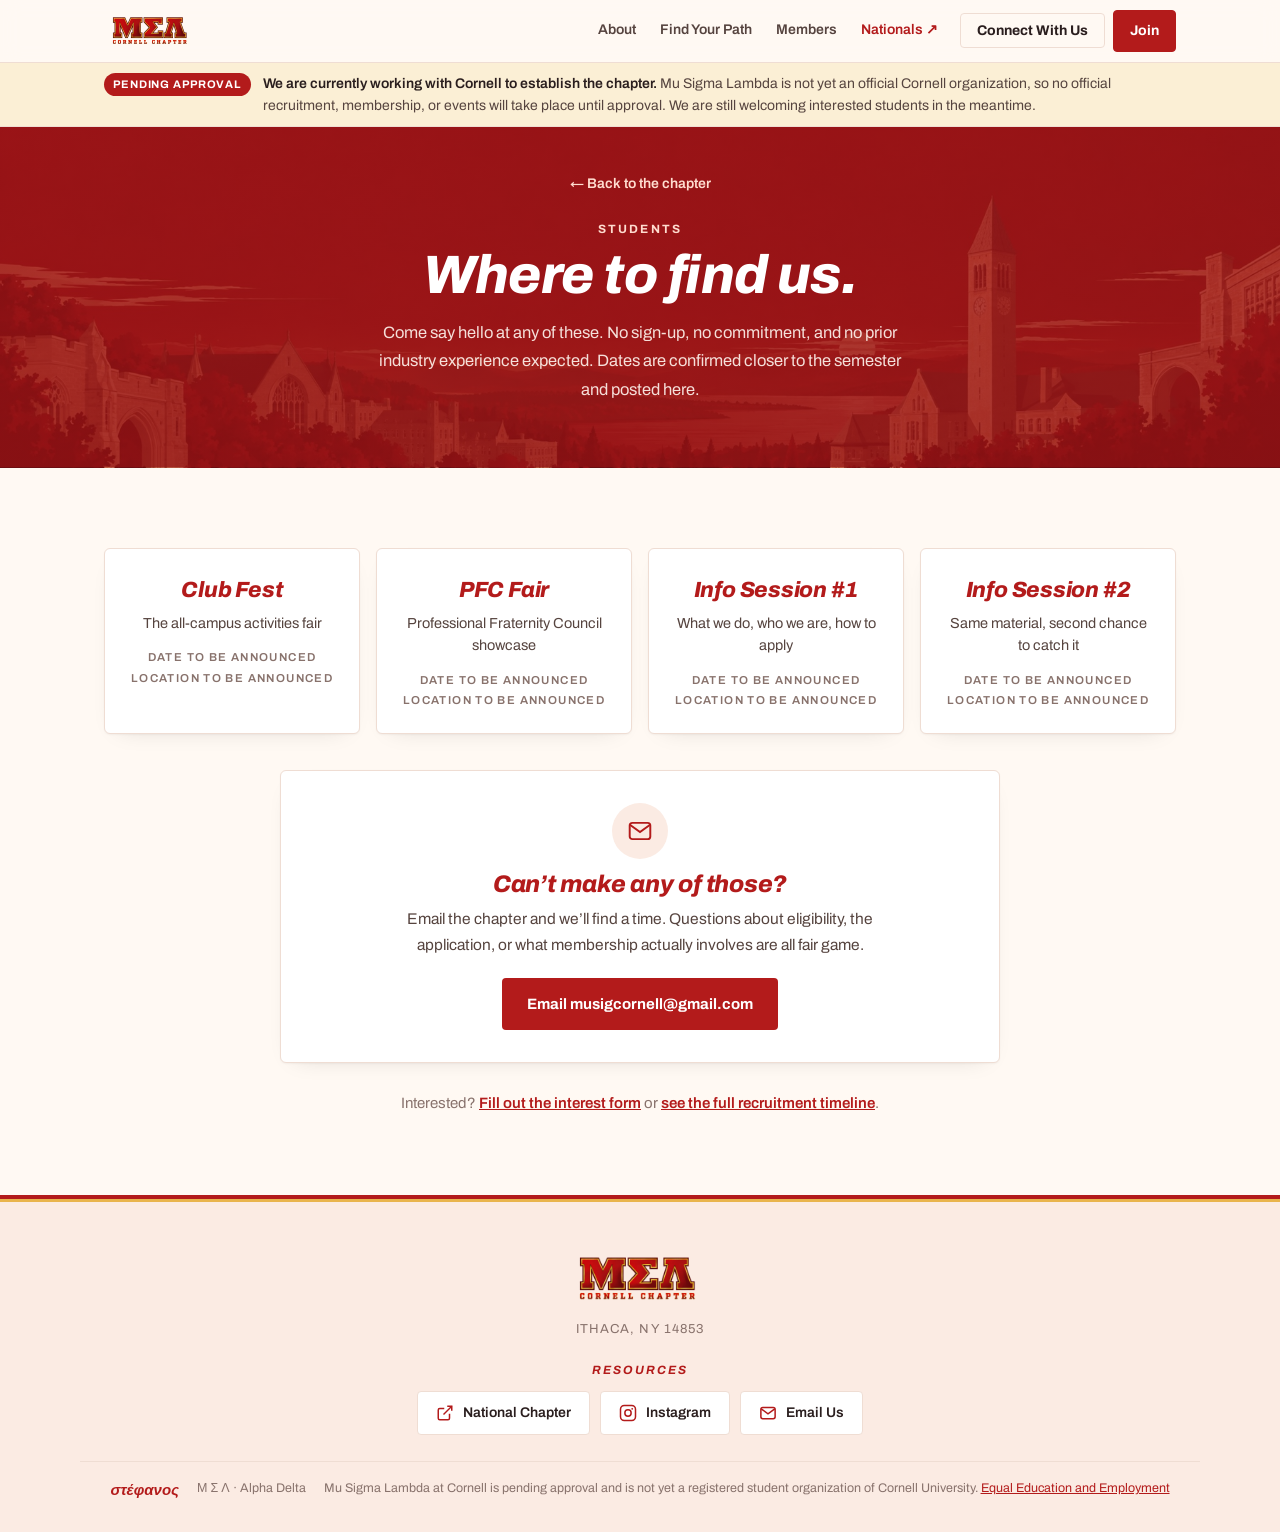
==== find-us/index.html @ 8ebc73a1 "Add files via upload" ====
<!doctype html>
<html lang="en" data-root="../">
<head>
<meta charset="utf-8">
<meta name="viewport" content="width=device-width,initial-scale=1">
<title>Where to Find Us · Mu Sigma Lambda · Cornell Chapter</title>
<meta name="description" content="Info sessions and events for students interested in Mu Sigma Lambda at Cornell.">
<link rel="icon" href="../assets/crest-sm.png">
<link rel="preconnect" href="https://fonts.googleapis.com">
<link rel="preconnect" href="https://fonts.gstatic.com" crossorigin>
<link rel="stylesheet" href="https://fonts.googleapis.com/css2?family=Archivo:ital,wght@0,400..800;1,600..900&display=swap">
<link rel="stylesheet" href="../assets/site.css">
</head>
<body>
<!-- ===================== NAV ===================== -->
<nav class="nav">
  <div class="nav-in">
    <a class="nav-brand" href="../" aria-label="Mu Sigma Lambda, Cornell Chapter">
      <img class="nav-wordmark" src="../assets/wordmark.png"
           alt="Mu Sigma Lambda — Cornell Chapter" width="760" height="368">
    </a>
    <div class="nav-links">
      <a href="../#about">About</a>
      <a href="../#pathfinder">Find Your Path</a>
      <a href="../team/">Members</a>
      <a class="nav-natl" href="https://www.musigmalambda.org/" target="_blank" rel="noopener noreferrer">Nationals &nearr;</a>
    </div>
    <div class="nav-actions">
      <button class="nav-alt" type="button" data-join-open="connect" aria-haspopup="dialog">Connect With Us</button>
      <a class="nav-cta" href="../#join">Join</a>
    </div>
  </div>
</nav>

<div class="status-bar" role="note">
  <div class="status-in">
    <span class="status-tag">Pending approval</span>
    <p><b>We are currently working with Cornell to establish the chapter.</b> Mu Sigma Lambda is not yet an official Cornell organization, so no official recruitment, membership, or events will take place until approval. We are still welcoming interested students in the meantime.</p>
  </div>
</div>


<main id="view-students">
  <header class="bro-hero">
    <div class="wrap">
      <a class="bro-back" href="../">&larr; Back to the chapter</a>
      <p class="eyebrow">Students</p>
      <h1 class="bro-title">Where to find us.</h1>
      <p class="bro-intro">
        Come say hello at any of these. No sign-up, no commitment, and no prior industry
        experience expected. Dates are confirmed closer to the semester and posted here.
      </p>
    </div>
  </header>

  <section class="sec wrap">
    <div class="find-list">
        <div class="find-item">
          <div class="find-name">Club Fest</div>
          <p class="find-desc">The all-campus activities fair</p>
          <div class="find-meta">
            <span>Date to be announced</span>
            <span>Location to be announced</span>
          </div>
        </div>
        <div class="find-item">
          <div class="find-name">PFC Fair</div>
          <p class="find-desc">Professional Fraternity Council showcase</p>
          <div class="find-meta">
            <span>Date to be announced</span>
            <span>Location to be announced</span>
          </div>
        </div>
        <div class="find-item">
          <div class="find-name">Info Session #1</div>
          <p class="find-desc">What we do, who we are, how to apply</p>
          <div class="find-meta">
            <span>Date to be announced</span>
            <span>Location to be announced</span>
          </div>
        </div>
        <div class="find-item">
          <div class="find-name">Info Session #2</div>
          <p class="find-desc">Same material, second chance to catch it</p>
          <div class="find-meta">
            <span>Date to be announced</span>
            <span>Location to be announced</span>
          </div>
        </div>
    </div>

    <div class="contact-card">
      <span class="contact-icon"><svg viewBox="0 0 24 24" fill="none" stroke="currentColor" stroke-width="1.8" aria-hidden="true"><rect x="2.5" y="4.5" width="19" height="15" rx="2.5"/><path d="m3 6.5 9 6.5 9-6.5"/></svg></span>
      <div class="contact-body">
        <h3>Can&rsquo;t make any of those?</h3>
        <p>Email the chapter and we&rsquo;ll find a time. Questions about eligibility, the
           application, or what membership actually involves are all fair game.</p>
        <a class="btn btn-solid" href="mailto:musigcornell@gmail.com">Email musigcornell@gmail.com</a>
      </div>
    </div>

    <p class="find-note">
      Interested? <a href="https://docs.google.com/forms/d/e/1FAIpQLScLScOoPjlC7BzJj9E90lC6qq1nAV_3OBc7R5Kps9sSRBP3YA/viewform?usp=dialog" target="_blank" rel="noopener noreferrer">Fill out the interest form</a> or <a href="../#join">see the full recruitment timeline</a>.
    </p>
  </section>
</main>

<!-- ===================== FOOTER ===================== -->
<footer>
  <div class="foot-in">
    <div class="foot-brand">
      <img class="foot-wordmark" src="../assets/wordmark.png"
           alt="Mu Sigma Lambda — Cornell Chapter" width="760" height="368">
      <p class="foot-addr">Ithaca, NY 14853</p>
    </div>
    <div class="foot-col">
      <h4>Resources</h4>
      <div class="foot-links">
        <a class="foot-btn" href="https://www.musigmalambda.org/" target="_blank" rel="noopener noreferrer"><svg viewBox="0 0 24 24" fill="none" stroke="currentColor" stroke-width="2" aria-hidden="true"><path d="M18 13v6a2 2 0 0 1-2 2H5a2 2 0 0 1-2-2V8a2 2 0 0 1 2-2h6"/><path d="M15 3h6v6"/><path d="M10 14 21 3"/></svg>National Chapter</a>
        <a class="foot-btn" href="https://www.instagram.com/musigcornell/" target="_blank" rel="noopener noreferrer"><svg viewBox="0 0 24 24" fill="none" stroke="currentColor" stroke-width="2" aria-hidden="true"><rect x="2" y="2" width="20" height="20" rx="5"/><circle cx="12" cy="12" r="4.2"/><circle cx="17.6" cy="6.4" r="1.2" fill="currentColor" stroke="none"/></svg>Instagram</a>
        <a class="foot-btn" href="mailto:musigcornell@gmail.com"><svg viewBox="0 0 24 24" fill="none" stroke="currentColor" stroke-width="2" aria-hidden="true"><rect x="2.5" y="4.5" width="19" height="15" rx="2.5"/><path d="m3 6.5 9 6.5 9-6.5"/></svg>Email Us</a>
      </div>
    </div>
  </div>
  <div class="foot-bot">
    <span class="gk">στέφανος</span>
    <span>Μ Σ Λ · Alpha Delta</span>
    <span>Mu Sigma Lambda at Cornell is pending approval and is not yet a registered student organization of Cornell University.
      <a href="https://hr.cornell.edu/about/workplace-rights/equal-education-and-employment" title="EEAE">Equal Education and Employment</a></span>
  </div>
</footer>


<!-- ===================== JOIN MODAL ===================== -->
<div class="modal" id="joinModal" hidden>
  <div class="modal-back" data-close></div>
  <div class="modal-card" role="dialog" aria-modal="true" aria-labelledby="joinModalTitle">
    <button class="modal-x" type="button" data-close aria-label="Close">&times;</button>
    <p class="eyebrow">Get involved</p>
    <h2 id="joinModalTitle">I am a&hellip;</h2>
    <p class="sub">The chapter is pending Cornell approval. Nothing is official yet, but we are glad to hear from you.</p>
    <div class="modal-opts">
      <button class="modal-opt" type="button" id="optStudent" data-close>
        <b>Student</b>
        <span>Cornell undergraduate</span>
      </button>
      <a class="modal-opt" href="../industry/">
        <b>Faculty, Industry or Alumni</b>
        <span>Connect with us</span>
      </a>
    </div>
  </div>
</div>


<script src="../assets/site.js"></script>
</body>
</html>
---- assets/site.css ----
/* ============ TOKENS ============ */
:root{
  color-scheme:light;
  --red:#B31B1B;          /* Cornell carnelian */
  --red-dk:#931616;
  --gold:#E9B44C;         /* accent on red, from the crest */
  --gold-ink:#9A6B12;
  --gold-soft:#FBEFD5;
  --ground:#FFF9F3;       /* warm cream */
  --tint:#FBEBE3;         /* soft blush */
  --rose:#FBEDED;
  --surface:#FFFFFF;
  --ink:#2A1E1E;
  --ink-2:#56443F;
  --muted:#88726C;
  --line:#EFDDD3;
  --focus:#B31B1B;

  --f-head:"Archivo","Helvetica Neue",Arial,sans-serif;
  --f-serif:var(--f-body);
  --f-body:"Archivo","Helvetica Neue",Arial,sans-serif;

  --wrap:1120px;
  --r:6px;
  --r-sm:4px;
  --shadow:0 1px 2px rgba(0,0,0,.04),0 8px 24px -16px rgba(0,0,0,.18);
}

/* ============ BASE ============ */
*{box-sizing:border-box}
html{scroll-behavior:smooth}
body{
  margin:0;background:var(--ground);color:var(--ink);
  font-family:var(--f-body);font-size:16px;line-height:1.6;
  -webkit-font-smoothing:antialiased;
}
h1,h2,h3,h4{font-family:var(--f-head);font-weight:600;font-style:normal;margin:0;line-height:1.12;text-wrap:balance;letter-spacing:-.01em}
p{margin:0}
a{color:inherit}
img{max-width:100%}
::selection{background:var(--gold);color:#2A0A0C}
:focus-visible{outline:2px solid var(--focus);outline-offset:3px;border-radius:4px}
@media (prefers-reduced-motion:reduce){*{animation:none!important;transition:none!important;scroll-behavior:auto!important}}
[hidden]{display:none!important}

.wrap{max-width:var(--wrap);margin:0 auto;padding-inline:24px}
@media(max-width:560px){.wrap{padding-inline:16px}}

/* small-caps serif label, used for eyebrows and sub-labels */
.eyebrow{
  font-family:var(--f-body);font-size:12px;font-weight:700;letter-spacing:.18em;
  text-transform:uppercase;color:var(--red);margin:0;
}

/* ============ NAV ============ */
.nav{
  position:sticky;top:0;z-index:50;
  background:color-mix(in srgb,var(--ground) 92%,transparent);
  backdrop-filter:blur(10px);border-bottom:1px solid var(--line);
}
.nav-in{max-width:var(--wrap);margin:0 auto;padding:8px 24px;display:flex;align-items:center;gap:22px}
.nav-brand{display:flex;align-items:center;text-decoration:none;margin-right:auto;min-width:0}
.nav-wordmark{height:46px;width:auto;aspect-ratio:760/368;display:block;flex:none}
@media(max-width:560px){.nav-in{padding-inline:16px}.nav-wordmark{height:36px}}
.nav-links{display:flex;gap:24px;align-items:center}
.nav-links a,.nav-link-btn{
  background:none;border:0;cursor:pointer;text-decoration:none;
  font-family:var(--f-body);font-size:14px;font-weight:600;color:var(--ink-2);
  padding:4px 0;border-bottom:2px solid transparent;transition:color .15s,border-color .15s;
}
.nav-links a:hover,.nav-link-btn:hover{color:var(--red);border-bottom-color:var(--red)}
.nav-actions{display:flex;align-items:center;gap:8px}
.nav-cta,.nav-alt{
  font-family:var(--f-body);cursor:pointer;text-decoration:none;white-space:nowrap;
  font-size:14px;font-weight:700;padding:9px 16px;border-radius:var(--r-sm);
  transition:background .15s,color .15s,border-color .15s;
}
.nav-cta{background:var(--red);color:#fff;border:1px solid var(--red)}
.nav-cta:hover{background:var(--red-dk)}
.nav-alt{background:transparent;color:var(--ink);border:1px solid var(--line)}
.nav-alt:hover{border-color:var(--red);color:var(--red)}
@media(max-width:560px){.nav-alt{display:none}}
@media(max-width:860px){.nav-links{display:none}}

/* ============ STATUS BANNER ============ */
.status-bar{background:var(--gold-soft);border-bottom:1px solid var(--line)}
.status-in{
  max-width:var(--wrap);margin:0 auto;padding:10px 24px;
  display:flex;align-items:baseline;justify-content:center;gap:12px;
  font-size:14px;line-height:1.55;color:var(--ink-2);text-align:left;
}
.status-tag{
  flex:none;font-size:11px;font-weight:700;letter-spacing:.08em;text-transform:uppercase;
  color:#fff;background:var(--red);padding:3px 9px;border-radius:999px;
}
.status-in b{color:var(--ink);font-weight:600}
@media(max-width:620px){.status-in{flex-direction:column;gap:6px;padding:10px 16px}}

/* ============ HERO ============ */
.hero{position:relative;color:#fff;overflow:hidden;background:var(--red)}
.hero-bg{position:absolute;inset:0;width:100%;height:100%;object-fit:cover;object-position:center 62%;display:block;z-index:0}
.hero::before{z-index:1!important}
.hero .hero-in{z-index:2}
.hero::before{
  content:"";position:absolute;inset:0;z-index:0;
  background:linear-gradient(180deg,rgba(163,22,24,.74) 0%,rgba(185,32,30,.56) 48%,rgba(150,20,22,.80) 100%);
}
.hero h1,.hero-lede{text-shadow:0 2px 18px rgba(90,8,10,.35)}
.hero-in{
  position:relative;z-index:1;max-width:860px;margin:0 auto;
  padding:60px 24px 64px;text-align:center;
  display:flex;flex-direction:column;align-items:center;
}
.hero-crest{width:clamp(120px,14vw,168px);height:auto;display:block;filter:drop-shadow(0 8px 20px rgba(40,4,6,.35))}
.hero-eyebrow{
  margin-top:22px;font-family:var(--f-body);text-transform:uppercase;
  font-size:12px;font-weight:700;letter-spacing:.2em;color:#FFE3D6;line-height:1.6;
}
@media(max-width:620px){.hero-in{padding-bottom:56px}}
.hero h1{
  margin-top:10px;font-size:clamp(36px,5.6vw,62px);line-height:1.06;color:#fff;max-width:17ch;
}
.hero h1 em{display:block;color:#FFE7B0;font-style:italic;font-weight:500}
.hero-lede{
  margin-top:22px;max-width:60ch;font-size:17px;line-height:1.7;color:rgba(255,245,238,.88);
}
.hero-actions{display:flex;flex-wrap:wrap;justify-content:center;gap:12px;margin-top:30px}
/* curved edge into the page, like a field arc */
.hero{border-bottom:3px solid var(--gold)}

/* ============ BUTTONS ============ */
.btn{
  display:inline-flex;align-items:center;justify-content:center;gap:8px;text-decoration:none;
  font-family:var(--f-body);font-size:15px;font-weight:700;cursor:pointer;
  padding:13px 24px;border-radius:var(--r-sm);border:1px solid transparent;background:transparent;
  transition:transform .15s,background .15s,color .15s,border-color .15s;
}
.btn:hover{transform:translateY(-1px)}
.btn-gold{background:#fff;color:var(--red)}
.btn-gold:hover{background:var(--tint)}
.btn-ghost{border-color:rgba(255,255,255,.6);color:#fff}
.btn-ghost:hover{background:rgba(255,255,255,.1);border-color:#fff}
.btn-solid{background:var(--red);color:#fff}
.btn-solid:hover{background:var(--red-dk)}
.btn-line{border-color:var(--line);color:var(--ink);background:var(--surface)}
.btn-line:hover{border-color:var(--red);color:var(--red)}

/* ============ STATS ============ */
.stats{background:var(--surface);border-bottom:1px solid var(--line)}
.stats-in{
  max-width:var(--wrap);margin:0 auto;padding:40px 24px 40px;
  display:grid;grid-template-columns:repeat(4,1fr);gap:0;text-align:center;
}
.stat{display:flex;flex-direction:column;align-items:center;padding-inline:18px}
.stat+.stat{border-left:1px solid var(--line)}
.stat dd{
  order:-1;margin:0;font-family:var(--f-head);font-weight:600;
  font-size:clamp(38px,4.6vw,50px);line-height:1;color:var(--red);font-variant-numeric:tabular-nums;
}
.stat dd::after{content:"";display:block;width:36px;height:3px;border-radius:2px;background:var(--gold);margin:14px auto 10px}
.stat dt{line-height:1.3;font-family:var(--f-body);text-transform:uppercase;letter-spacing:.12em;font-size:18px;font-weight:600;letter-spacing:.04em;color:var(--ink)}
.stat .stat-sub{margin-top:4px;font-size:13.5px;line-height:1.5;color:var(--muted);max-width:24ch}
@media(max-width:760px){.stats-in{grid-template-columns:1fr 1fr;gap:30px 0;padding-inline:16px}.stat:nth-child(3){border-left:0}}

/* ============ ALUMNI BAND (marquee) ============ */
.alumni-band{background:var(--gold-soft);border-bottom:1px solid var(--line);padding:30px 0 32px;text-align:center}
.alumni-band h2{font-family:var(--f-body);font-size:12px;font-weight:700;letter-spacing:.18em;text-transform:uppercase;color:var(--red)}
.marquee{margin-top:16px}
.marquee-viewport{
  overflow:hidden;
  -webkit-mask-image:linear-gradient(90deg,transparent 0,#000 8%,#000 92%,transparent 100%);
  mask-image:linear-gradient(90deg,transparent 0,#000 8%,#000 92%,transparent 100%);
}
.marquee-track{display:flex;width:max-content;animation:marquee-scroll 70s linear infinite}
.marquee-row{display:flex;align-items:center;gap:14px;list-style:none;margin:0;padding:0 7px}
.marquee-row{gap:28px;padding:0 14px}
.marquee-row li{white-space:nowrap;font-size:13.5px;font-weight:600;letter-spacing:.1em;text-transform:uppercase;color:var(--ink-2);display:flex;align-items:center;gap:28px}
.marquee-row li::after{content:"";width:6px;height:6px;background:var(--gold);transform:rotate(45deg);flex:none}
@keyframes marquee-scroll{from{transform:translateX(0)}to{transform:translateX(-50%)}}
.marquee-viewport:hover .marquee-track,.marquee-viewport:focus-within .marquee-track{animation-play-state:paused}
@media(prefers-reduced-motion:reduce){
  .marquee-track{animation:none}
  .marquee-viewport{overflow-x:auto;-webkit-mask-image:none;mask-image:none}
}

/* ============ SECTIONS ============ */
section{scroll-margin-top:72px}
.sec{padding-block:80px}
@media(max-width:620px){.sec{padding-block:56px}}
.sec-head{display:flex;flex-direction:column;align-items:center;text-align:center;gap:10px;max-width:68ch;margin:0 auto 44px}
.sec-head h2{font-size:clamp(30px,4vw,42px);color:var(--ink)}
.sec-head p:not(.eyebrow){color:var(--ink-2);font-size:17px;line-height:1.65;max-width:58ch}
/* full-bleed tinted band behind a .wrap section */
.band{background:var(--tint);box-shadow:0 0 0 100vmax var(--tint);clip-path:inset(0 -100vmax)}

/* ============ VALUES (pillars) ============ */
.pillars{display:grid;grid-template-columns:repeat(4,1fr);border-top:3px solid var(--gold)}
.pillar{padding:28px 24px 8px;border-left:1px solid var(--line)}
.pillar:first-child{border-left:0;padding-left:0}
.pillar-num{display:none}
.pillar-icon{width:48px;height:48px;border-radius:50%;background:var(--tint);color:var(--red);display:grid;place-items:center;margin-bottom:16px}
.pillar-icon svg{width:21px;height:21px}
.pillar h3{font-size:22px;color:var(--red);margin-bottom:8px}
.pillar p{color:var(--ink-2);font-size:15px;line-height:1.6}
@media(max-width:900px){.pillars{grid-template-columns:1fr 1fr}.pillar:nth-child(3){border-left:0;padding-left:0}.pillar{padding-bottom:28px}}
@media(max-width:520px){.pillars{grid-template-columns:1fr}.pillar{border-left:0;padding-left:0;border-bottom:1px solid var(--line)}}

/* ============ PATHFINDER ============ */
.pf{border:1px solid var(--line);border-radius:var(--r);overflow:hidden;background:var(--surface);box-shadow:var(--shadow)}
.pf-bar{background:var(--red);color:#fff;padding:14px 22px;display:flex;flex-wrap:wrap;gap:4px 16px;align-items:baseline;justify-content:space-between}
.pf-bar strong{font-family:var(--f-head);font-weight:600;font-size:18px}
.pf-bar span{font-size:13px;color:#FFDCCF}
.pf-body{display:grid;grid-template-columns:280px 1fr}
.pf-rail{border-right:1px solid var(--line);background:var(--ground);max-height:640px;overflow-y:auto}
.pf-railhead{
  padding:14px 18px 10px;font-family:var(--f-body);text-transform:uppercase;letter-spacing:.12em;font-size:15px;font-weight:600;
  color:var(--muted);position:sticky;top:0;background:var(--ground);border-bottom:1px solid var(--line);z-index:1;
}
.pf-opt{
  display:block;width:100%;text-align:left;background:none;border:0;cursor:pointer;
  font-family:var(--f-body);font-size:14.5px;font-weight:600;color:var(--ink-2);
  padding:11px 18px;border-bottom:1px solid var(--line);border-left:3px solid transparent;
  line-height:1.35;transition:background .15s,color .15s;
}
.pf-opt small{display:block;font-size:12px;font-weight:400;color:var(--muted);margin-top:2px}
.pf-opt:hover{background:var(--surface);color:var(--red)}
.pf-opt[aria-selected="true"]{background:var(--surface);color:var(--red);border-left-color:var(--red)}
.pf-panel{padding:30px 32px 34px;min-width:0}
.pf-school{font-family:var(--f-body);text-transform:uppercase;letter-spacing:.12em;font-size:16px;font-weight:600;color:var(--gold-ink)}
.pf-panel h3{font-size:clamp(24px,3vw,32px);color:var(--red);margin-top:2px}
.pf-blurb{margin-top:12px;color:var(--ink-2);font-size:16px;line-height:1.7;max-width:64ch}
.pf-sub{
  margin-top:26px;font-family:var(--f-body);text-transform:uppercase;letter-spacing:.12em;font-size:16px;font-weight:600;
  color:var(--ink);display:flex;align-items:center;gap:12px;
}
.pf-sub::after{content:"";flex:1;height:1px;background:var(--line)}
.pf-chips{display:flex;flex-wrap:wrap;gap:8px;margin-top:12px}
.chip{
  font-family:var(--f-body);font-size:13.5px;font-weight:600;cursor:pointer;line-height:1.2;
  background:var(--ground);color:var(--ink-2);border:1px solid var(--line);
  padding:8px 14px;border-radius:999px;transition:all .15s;
}
.chip:hover{border-color:var(--red);color:var(--red)}
.chip[aria-pressed="true"]{background:var(--red);border-color:var(--red);color:#fff}
.pf-conline{
  margin-top:14px;padding:14px 16px;border-radius:var(--r-sm);background:var(--tint);border-left:3px solid var(--red);
  font-size:15px;line-height:1.62;color:var(--ink);max-width:66ch;
}
.pf-conline b{font-family:var(--f-head);font-weight:600;color:var(--red);display:block;margin-bottom:2px}
.pf-conline.empty{background:transparent;border:1px dashed var(--line);color:var(--muted)}
.pf-paths{margin:12px 0 0;padding:0;display:grid;grid-template-columns:repeat(auto-fill,minmax(210px,1fr));gap:8px}
.pf-paths li{
  list-style:none;padding:10px 14px;border-radius:var(--r-sm);background:var(--ground);border:1px solid var(--line);
  font-size:14.5px;color:var(--ink-2);display:flex;gap:10px;align-items:baseline;
}
.pf-paths li::before{content:"";width:6px;height:6px;border-radius:50%;background:var(--red);flex:none;transform:translateY(-2px)}
@media(max-width:880px){
  .pf-body{grid-template-columns:1fr}
  .pf-rail{border-right:0;border-bottom:1px solid var(--line);max-height:250px}
  .pf-panel{padding:24px 18px 28px}
}

/* ============ JOIN ============ */
.pending-note{
  max-width:760px;margin:0 auto 26px;padding:18px 22px;text-align:center;
  border:1px solid var(--line);border-radius:var(--r);background:var(--tint);
  font-size:15px;line-height:1.65;color:var(--ink-2);
}
.pending-note b{display:block;font-family:var(--f-head);font-weight:600;font-size:19px;color:var(--ink);margin-bottom:4px}
.interest-card{
  max-width:760px;margin:0 auto 40px;padding:32px 30px;text-align:center;
  display:flex;flex-direction:column;align-items:center;gap:16px;
  background:var(--surface);border:1px solid var(--line);border-radius:var(--r);box-shadow:var(--shadow);
}
.interest-text h3{font-size:clamp(24px,3vw,30px);color:var(--red);margin:6px 0 8px}
.interest-text p:not(.eyebrow){color:var(--ink-2);font-size:15.5px;line-height:1.65;max-width:56ch;margin-inline:auto}

/* timeline on a solid red panel */
.tl{background:var(--red);border-radius:var(--r);padding:44px 30px 30px;color:#fff}
.tl-kicker{font-family:var(--f-body);text-transform:uppercase;letter-spacing:.12em;font-size:17px;font-weight:600;color:#FFDCCF;text-align:center}
.tl-head{font-size:clamp(28px,3.6vw,40px);color:#fff;text-align:center;margin-top:4px}
.tl-list{position:relative;list-style:none;margin:36px 0 0;padding:0}
.tl-list::before{content:"";position:absolute;left:50%;top:8px;bottom:26px;width:2px;background:rgba(255,255,255,.3);transform:translateX(-50%)}
.tl-item{position:relative;width:50%;padding:0 34px 28px 0;text-align:right}
.tl-item:nth-child(even){margin-left:50%;padding:0 0 28px 34px;text-align:left}
.tl-item::after{
  content:"";position:absolute;top:7px;right:-7px;width:14px;height:14px;border-radius:50%;
  background:var(--gold);box-shadow:0 0 0 4px var(--red);
}
.tl-item:nth-child(even)::after{right:auto;left:-7px}
.tl-item h4{font-size:21px;color:#fff}
.tl-date{font-family:var(--f-body);text-transform:uppercase;letter-spacing:.12em;font-size:15px;color:#FFDCCF;margin-top:4px}
@media(max-width:640px){
  .tl{padding:32px 18px 22px}
  .tl-list::before{left:7px;transform:none}
  .tl-item,.tl-item:nth-child(even){width:100%;margin-left:0;padding:0 0 24px 32px;text-align:left}
  .tl-item::after,.tl-item:nth-child(even)::after{left:0;right:auto}
}
.join-actions{display:flex;flex-wrap:wrap;justify-content:center;gap:10px;margin-top:26px}

.alum-strip{
  margin-top:56px;padding:34px 24px;text-align:center;border-radius:var(--r);background:var(--tint);
  display:flex;flex-direction:column;align-items:center;gap:16px;
}
.alum-text b{display:block;font-family:var(--f-head);font-weight:600;font-size:24px;color:var(--red);margin-bottom:6px}
.alum-text p{color:var(--ink-2);font-size:15.5px;line-height:1.6;max-width:52ch}

/* ============ SUB-PAGE HEADERS ============ */
.bro-hero{
  position:relative;background:var(--red);color:#fff;text-align:center;
  padding:40px 0 64px;overflow:hidden;
}
/* photo sits underneath as a flat red duotone */
.bro-hero{
  background-image:linear-gradient(180deg,rgba(160,20,22,.78),rgba(150,18,20,.82)),var(--hdr-img,none);
  background-position:center,var(--hdr-pos,center);background-size:cover;background-repeat:no-repeat;
}
#view-brothers .bro-hero{--hdr-img:url("campus.jpg");--hdr-pos:center 64%}
#view-students .bro-hero{--hdr-img:url("buildings.jpg");--hdr-pos:center 58%}
#view-industry .bro-hero{--hdr-img:url("boardroom.jpg");--hdr-pos:center 46%}
.bro-hero .wrap{position:relative;z-index:1;display:flex;flex-direction:column;align-items:center}
.bro-back{
  background:none;border:0;cursor:pointer;font-family:var(--f-body);font-size:14px;font-weight:600;
  color:#FFDCCF;padding:6px 0;margin-bottom:18px;
}
.bro-back:hover{color:#fff}
.bro-hero .eyebrow{color:#FFDCCF}
.bro-title{font-size:clamp(34px,5vw,54px);color:#fff;margin-top:6px}
.bro-intro{margin-top:14px;max-width:60ch;font-size:16.5px;line-height:1.7;color:rgba(255,245,238,.9)}

/* ============ TEAM ============ */
.bro-block+.bro-block{margin-top:64px}
.bro-h2{font-size:clamp(28px,3.6vw,38px);text-align:center;margin-bottom:6px}
.bro-sub-intro:empty{display:none}
.bro-group{
  margin:36px 0 18px;text-align:center;font-family:var(--f-body);text-transform:uppercase;letter-spacing:.12em;
  font-size:20px;font-weight:600;letter-spacing:.04em;color:var(--red);
}
.role-grid{display:grid;gap:18px;grid-template-columns:repeat(3,minmax(0,1fr))}
.role-card{
  display:flex;flex-direction:column;align-items:center;text-align:center;
  padding:28px 18px 26px;background:var(--surface);border:1px solid var(--line);border-top:3px solid var(--gold);
  border-radius:var(--r);box-shadow:var(--shadow);
}
.role-photo{width:108px;height:108px;border-radius:50%;overflow:hidden;background:var(--tint);border:4px solid var(--tint)}
.role-photo img{width:100%;height:100%;object-fit:cover;display:block}
.role-text{margin-top:16px}
.role-title{font-family:var(--f-head);font-weight:600;font-size:21px;color:var(--ink);line-height:1.2}
.role-name{margin-top:4px;font-family:var(--f-body);text-transform:uppercase;letter-spacing:.12em;font-size:16px;font-weight:600;color:var(--muted)}
@media(max-width:820px){.role-grid{grid-template-columns:repeat(2,minmax(0,1fr))}}
@media(max-width:520px){.role-grid{grid-template-columns:1fr}}

.roster-empty{
  margin:24px auto 0;max-width:640px;display:flex;flex-direction:column;align-items:center;text-align:center;gap:14px;
  padding:32px 26px;background:var(--tint);border-radius:var(--r);
}
.roster-empty>img{width:72px;height:auto;opacity:.55}
.roster-empty b{display:block;font-family:var(--f-head);font-weight:600;font-size:21px;color:var(--ink);margin-bottom:6px}
.roster-empty p{color:var(--ink-2);font-size:15px;line-height:1.65;max-width:52ch}
.roster-empty .btn{margin-top:18px}

/* ============ WHERE TO FIND US / CONTACT ============ */
.find-list{display:grid;grid-template-columns:repeat(auto-fit,minmax(240px,1fr));gap:16px}
.find-item{padding:24px 22px;text-align:center;background:var(--surface);border:1px solid var(--line);border-radius:var(--r);box-shadow:var(--shadow)}
.find-name{font-family:var(--f-head);font-weight:600;font-size:22px;color:var(--red)}
.find-desc{margin-top:4px;font-size:14.5px;line-height:1.55;color:var(--ink-2)}
.find-meta{margin-top:14px;display:flex;flex-direction:column;gap:2px}
.find-meta span{font-family:var(--f-body);text-transform:uppercase;letter-spacing:.12em;font-size:15px;color:var(--muted)}
.find-note{margin-top:28px;text-align:center;font-size:15px;color:var(--muted)}
.find-note a{color:var(--red);font-weight:600}

.contact-card{
  margin:36px auto 0;max-width:720px;display:flex;flex-direction:column;align-items:center;text-align:center;gap:12px;
  padding:32px 28px;background:var(--surface);border:1px solid var(--line);border-radius:var(--r);box-shadow:var(--shadow);
}
.contact-icon{width:56px;height:56px;border-radius:50%;background:var(--tint);color:var(--red);display:grid;place-items:center}
.contact-icon svg{width:26px;height:26px}
.contact-body h3{font-size:24px;color:var(--red);margin-bottom:8px}
.contact-body p{color:var(--ink-2);font-size:15.5px;line-height:1.66;max-width:58ch;margin-inline:auto}
.contact-body .btn{margin-top:20px}
.contact-rows{margin-top:20px;display:grid;gap:10px;text-align:left}
.contact-row{display:block;text-decoration:none;border:1px solid var(--line);border-radius:var(--r-sm);background:var(--ground);padding:12px 16px;transition:border-color .15s}
a.contact-row:hover{border-color:var(--red)}
.contact-row b{display:block;font-family:var(--f-body);text-transform:uppercase;letter-spacing:.12em;font-size:15px;font-weight:600;color:var(--red)}
.contact-row span{font-size:15px;color:var(--ink)}
.industry-actions{margin-top:0}

/* ============ FOOTER ============ */
footer{background:var(--tint);color:var(--ink-2);text-align:center;border-top:4px solid var(--red);box-shadow:inset 0 3px 0 var(--gold)}
.foot-in{max-width:var(--wrap);margin:0 auto;padding:44px 24px 26px;display:flex;flex-direction:column;align-items:center;gap:24px}
.foot-brand{display:flex;flex-direction:column;align-items:center}
.foot-wordmark{height:72px;width:auto;aspect-ratio:760/368;display:block}
.foot-addr{margin-top:4px;font-size:13px;letter-spacing:.08em;text-transform:uppercase;color:var(--muted)}
.foot-col h4{font-family:var(--f-body);font-size:12px;font-weight:700;letter-spacing:.16em;text-transform:uppercase;color:var(--red);margin-bottom:14px}
.foot-links{display:flex;flex-wrap:wrap;justify-content:center;gap:10px}
.foot-links .foot-btn{
  display:inline-flex;align-items:center;gap:9px;text-decoration:none;
  font-size:14px;font-weight:600;color:var(--ink);background:#fff;
  border:1px solid var(--line);border-radius:var(--r-sm);padding:10px 18px;
  transition:border-color .15s,color .15s;
}
.foot-links .foot-btn:hover{border-color:var(--red);color:var(--red)}
.foot-links .foot-btn svg{width:18px;height:18px;flex:none;color:var(--red)}
.foot-bot{
  max-width:var(--wrap);margin:0 auto;padding:16px 24px 30px;border-top:1px solid var(--line);
  display:flex;flex-wrap:wrap;justify-content:center;gap:6px 18px;font-size:12.5px;color:var(--muted);
}
.foot-bot a{color:var(--red)}
.foot-bot .gk{font-family:var(--f-body);font-style:italic;font-weight:600;color:var(--red);font-size:15px}

/* ============ MODAL ============ */
.modal{position:fixed;inset:0;z-index:200;display:flex;align-items:center;justify-content:center;padding:20px}
.modal-back{position:absolute;inset:0;background:rgba(40,8,10,.55);backdrop-filter:blur(3px)}
.modal-card{
  position:relative;background:var(--surface);border-radius:var(--r);text-align:center;
  padding:34px 30px 30px;max-width:520px;width:100%;
  box-shadow:0 30px 70px -24px rgba(40,6,10,.6);animation:modalIn .18s ease-out;
}
@keyframes modalIn{from{opacity:0;transform:translateY(8px)}to{opacity:1;transform:none}}
.modal-card h2{font-size:30px;margin:4px 0 6px}
.modal-card>p.sub{color:var(--muted);font-size:14.5px;line-height:1.6;max-width:42ch;margin-inline:auto}
.modal-x{position:absolute;top:12px;right:14px;background:none;border:0;cursor:pointer;font-size:26px;line-height:1;color:var(--muted);padding:4px 8px;border-radius:6px}
.modal-x:hover{color:var(--red);background:var(--tint)}
.modal-opts{display:grid;gap:12px;margin-top:22px}
.modal-opt{
  display:block;width:100%;text-align:center;font-family:var(--f-body);cursor:pointer;
  border:1px solid var(--line);border-radius:12px;padding:16px 18px;background:var(--ground);
  transition:border-color .15s,background .15s,transform .15s;
}
.modal-opt:hover{border-color:var(--red);background:var(--tint);transform:translateY(-1px)}
.modal-opt b{display:block;font-family:var(--f-head);font-weight:600;font-size:21px;color:var(--red);margin-bottom:2px}
.modal-opt span{display:block;font-size:14px;color:var(--ink-2)}
@media(max-width:520px){.modal-card{padding:28px 18px 22px}.modal-card h2{font-size:25px}}

/* headings: heavy italic sans */
h1,h2,h3,h4,.pf-bar strong,.pf-conline b,.pending-note b,.alum-text b,.role-title,.find-name,.roster-empty b,.modal-opt b{
  font-family:var(--f-head);font-weight:800;font-style:italic;letter-spacing:-.01em;
}
.hero h1 em{color:var(--gold);font-weight:800}

/* ============ NATIONALS LINK ============ */
.nav-links a.nav-natl{display:inline-flex;align-items:center;gap:5px;color:var(--red)}
.natl-cta{margin-top:40px;display:flex;flex-wrap:wrap;align-items:center;justify-content:center;gap:14px 22px;
  padding:22px 24px;border-radius:var(--r);background:var(--gold-soft);text-align:center}
.natl-cta p{color:var(--ink-2);font-size:15.5px;max-width:52ch}
.natl-cta p b{color:var(--ink)}
.modal-opt,.bro-back{text-decoration:none}
.bro-back{display:inline-block}
.nav-links a[aria-current="page"]{color:var(--red);border-bottom-color:var(--red)}

/* labels: uppercase sans, sized for caps */
.stat dt{text-transform:none;letter-spacing:0;font-size:16px;font-weight:600;line-height:1.35;color:var(--ink);max-width:20ch}
.pf-railhead,.find-meta span,.tl-date{font-size:11.5px;font-weight:600}
.pf-school,.pf-sub,.contact-row b,.role-name{font-size:12px;font-weight:700}
.role-name{font-weight:600;margin-top:6px}
.tl-kicker{font-size:12px;font-weight:700}
.bro-group{font-size:13px;font-weight:700;letter-spacing:.16em}
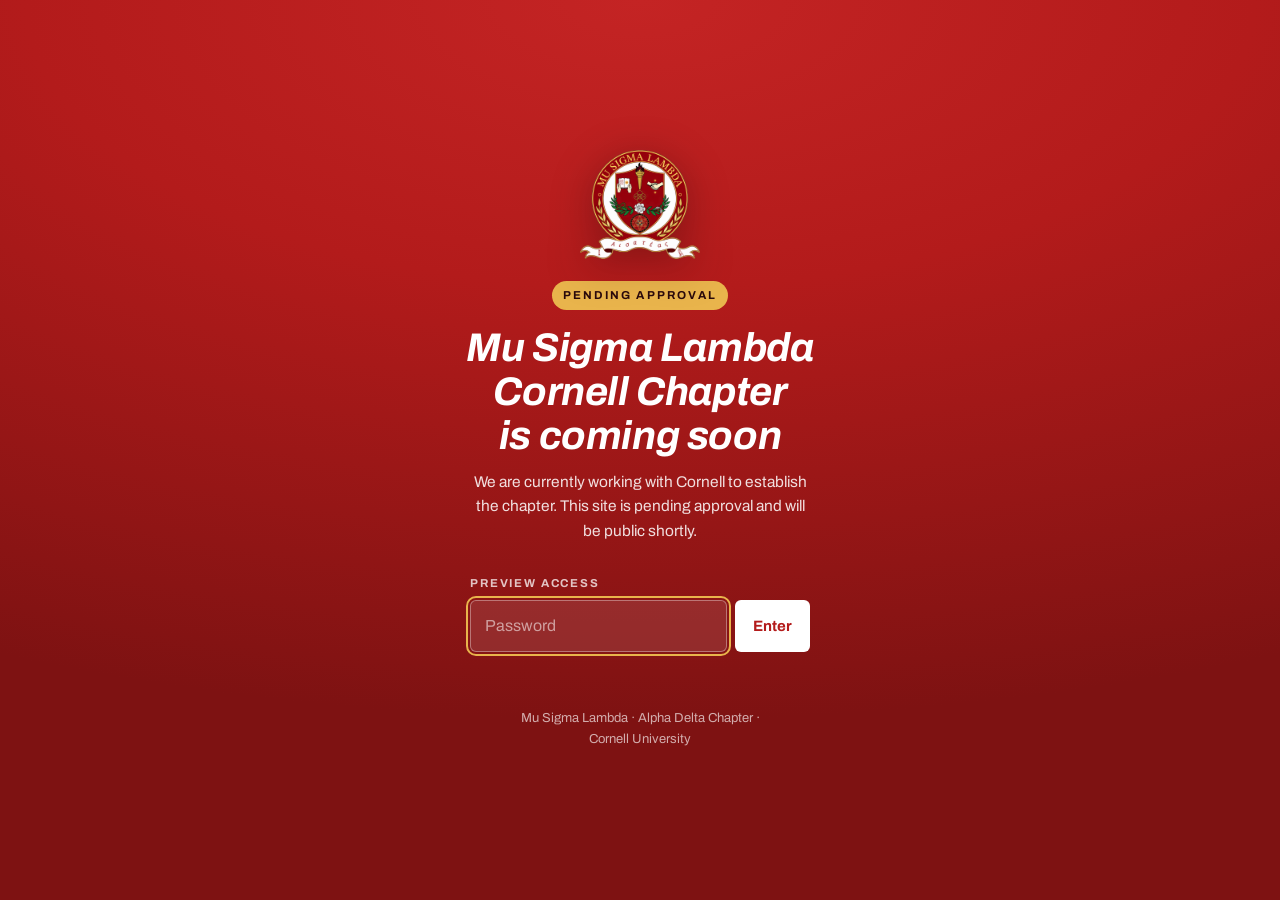
==== commit 2a2e15f5: "Add files via upload" ====
--- a/find-us/index.html
+++ b/find-us/index.html
@@ -3,8 +3,10 @@
 <head>
 <meta charset="utf-8">
 <meta name="viewport" content="width=device-width,initial-scale=1">
+<meta name="robots" content="noindex, nofollow">
+<script src="../assets/gate.js"></script>
 <title>Where to Find Us · Mu Sigma Lambda · Cornell Chapter</title>
-<meta name="description" content="Info sessions and events for students interested in Mu Sigma Lambda at Cornell.">
+<meta name="description" content="Info sessions and events for students interested in the Mu Sigma Lambda Cornell Chapter.">
 <link rel="icon" href="../assets/crest-sm.png">
 <link rel="preconnect" href="https://fonts.googleapis.com">
 <link rel="preconnect" href="https://fonts.gstatic.com" crossorigin>
@@ -125,7 +127,7 @@
   <div class="foot-bot">
     <span class="gk">στέφανος</span>
     <span>Μ Σ Λ · Alpha Delta</span>
-    <span>Mu Sigma Lambda at Cornell is pending approval and is not yet a registered student organization of Cornell University.
+    <span>Mu Sigma Lambda Cornell Chapter is pending approval and is not yet a registered student organization of Cornell University.
       <a href="https://hr.cornell.edu/about/workplace-rights/equal-education-and-employment" title="EEAE">Equal Education and Employment</a></span>
   </div>
 </footer>
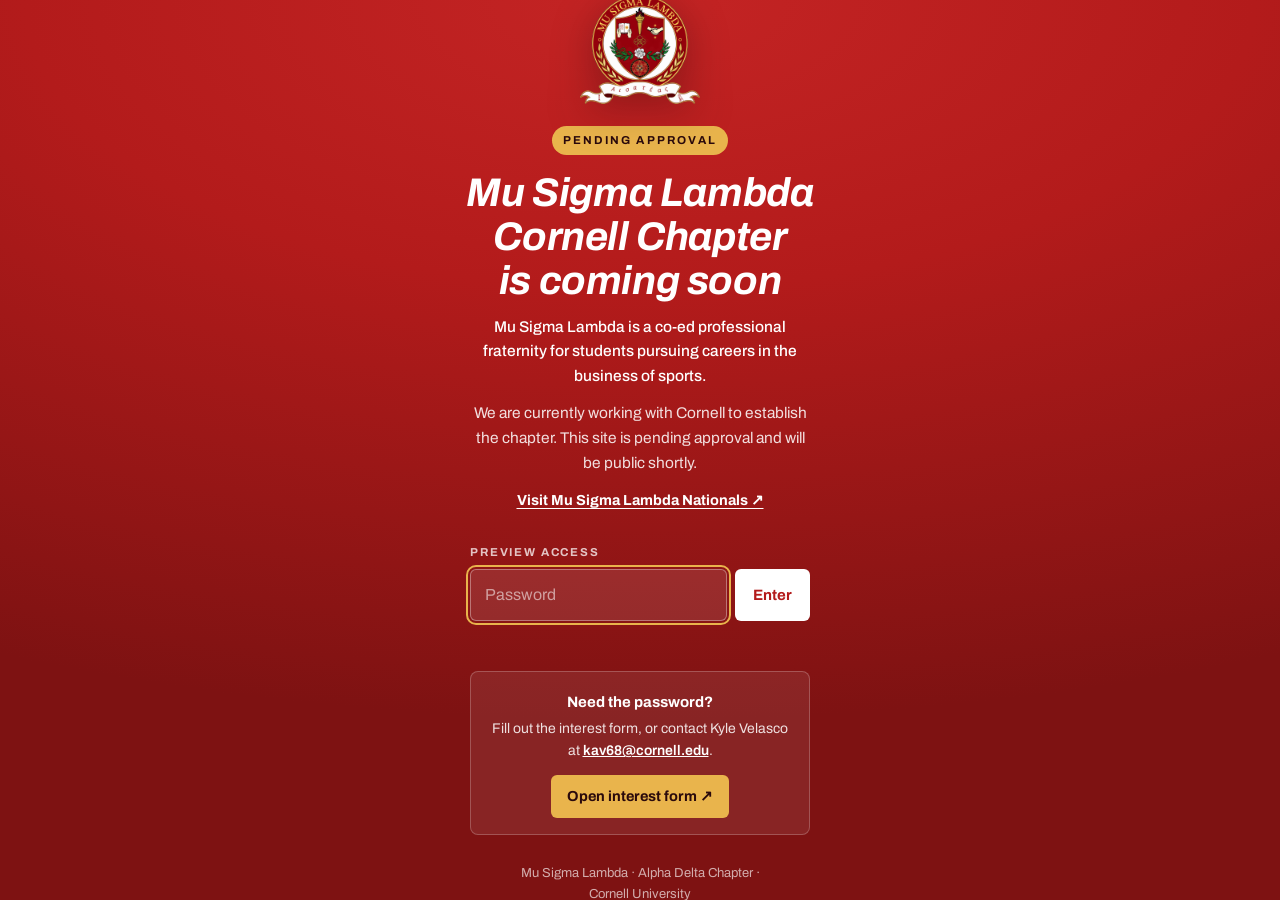
==== commit 93ee9dfa: "Add files via upload" ====
--- a/find-us/index.html
+++ b/find-us/index.html
@@ -19,7 +19,7 @@
   <div class="nav-in">
     <a class="nav-brand" href="../" aria-label="Mu Sigma Lambda, Cornell Chapter">
       <img class="nav-wordmark" src="../assets/wordmark.png"
-           alt="Mu Sigma Lambda — Cornell Chapter" width="760" height="368">
+           alt="Mu Sigma Lambda, Cornell Chapter" width="760" height="368">
     </a>
     <div class="nav-links">
       <a href="../#about">About</a>
@@ -28,6 +28,7 @@
       <a class="nav-natl" href="https://www.musigmalambda.org/" target="_blank" rel="noopener noreferrer">Nationals &nearr;</a>
     </div>
     <div class="nav-actions">
+      <a class="nav-ig" href="https://www.instagram.com/musigcornell/" target="_blank" rel="noopener noreferrer" aria-label="Follow us on Instagram (@musigcornell)" title="@musigcornell"><svg viewBox="0 0 24 24" fill="none" stroke="currentColor" stroke-width="2" aria-hidden="true"><rect x="2" y="2" width="20" height="20" rx="5"/><circle cx="12" cy="12" r="4.2"/><circle cx="17.6" cy="6.4" r="1.2" fill="currentColor" stroke="none"/></svg></a>
       <button class="nav-alt" type="button" data-join-open="connect" aria-haspopup="dialog">Connect With Us</button>
       <a class="nav-cta" href="../#join">Join</a>
     </div>
@@ -112,7 +113,7 @@
   <div class="foot-in">
     <div class="foot-brand">
       <img class="foot-wordmark" src="../assets/wordmark.png"
-           alt="Mu Sigma Lambda — Cornell Chapter" width="760" height="368">
+           alt="Mu Sigma Lambda, Cornell Chapter" width="760" height="368">
       <p class="foot-addr">Ithaca, NY 14853</p>
     </div>
     <div class="foot-col">
--- a/assets/site.css
+++ b/assets/site.css
@@ -455,3 +455,10 @@
 .role-name{font-weight:600;margin-top:6px}
 .tl-kicker{font-size:12px;font-weight:700}
 .bro-group{font-size:13px;font-weight:700;letter-spacing:.16em}
+
+/* Instagram links (nav + hero) */
+.nav-ig{display:inline-flex;align-items:center;justify-content:center;width:38px;height:38px;border-radius:var(--r-sm);border:1px solid var(--line);color:var(--ink-2);transition:color .15s,border-color .15s}
+.nav-ig:hover{color:var(--red);border-color:var(--red)}
+.nav-ig svg{width:18px;height:18px}
+.btn-ig{display:inline-flex;align-items:center;gap:8px}
+.btn-ig svg{width:17px;height:17px;flex:none}
